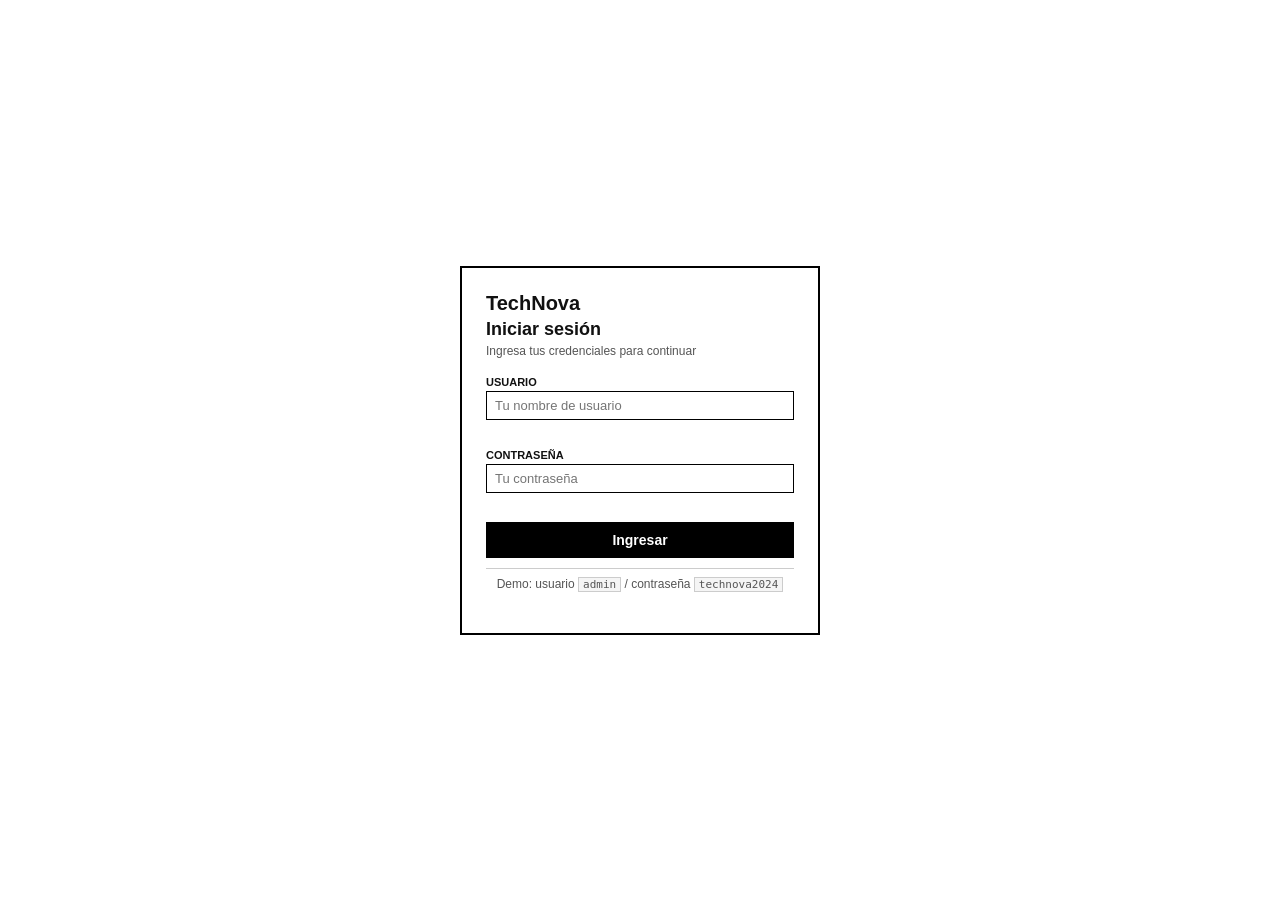
==== index.html @ 23d36f8d "primer parcial avance" ====
<!DOCTYPE html>
<html lang="es">
<head>
  <meta charset="UTF-8" />
  <meta name="viewport" content="width=device-width, initial-scale=1.0" />
  <title>TechNova — Tienda de Tecnología</title>
  <link rel="stylesheet" href="css/styles.css" />
</head>
<body class="app-page">

  <!-- Fragmento: header cargado dinámicamente -->
  <div id="app-header-slot"></div>

  <div class="app-layout">

    <!-- Fragmento: sidebar cargado dinámicamente -->
    <div id="app-sidebar-slot"></div>

    <main class="app-main">

      <!-- ── HERO ────────────────────────────────────── -->
      <section class="hero" id="inicio">
        <h1>La tecnología del mañana.</h1>
        <p>
          Laptops, smartphones y accesorios premium.
          Garantía extendida y envío en 24 horas a toda Colombia.
        </p>
        <div class="hero-ctas">
          <a href="#productos" class="btn-primary">Ver productos</a>
          <a href="#categorias" class="btn-secondary">Explorar categorías</a>
        </div>
        <div class="stats-row">
          <div class="stat"><strong>500+</strong><small>Productos</small></div>
          <div class="stat"><strong>24h</strong><small>Entrega</small></div>
          <div class="stat"><strong>98%</strong><small>Satisfacción</small></div>
          <div class="stat"><strong>30d</strong><small>Devolución</small></div>
        </div>
      </section>

      <!-- ── FILTRO DE CATEGORÍAS ─────────────────────── -->
      <div class="filter-bar" id="categorias">
        <label>Categoría:</label>
        <button class="cat-chip active" data-cat="todos">Todos</button>
        <button class="cat-chip" data-cat="Laptops">Laptops</button>
        <button class="cat-chip" data-cat="Smartphones">Smartphones</button>
        <button class="cat-chip" data-cat="Audio">Audio</button>
        <button class="cat-chip" data-cat="Monitores">Monitores</button>
        <button class="cat-chip" data-cat="Tablets">Tablets</button>
        <button class="cat-chip" data-cat="Periféricos">Periféricos</button>
      </div>

      <!-- ── PRODUCTOS CON <template> ─────────────────── -->
      <section class="products-section" id="productos">
        <div class="section-header">
          <div>
            <h2>Productos destacados</h2>
            <p>Renderizados con &lt;template&gt; de HTML</p>
          </div>
          <span class="section-tag">Template API</span>
        </div>
        <div class="products-grid" id="productos-template">
          <p class="loading-msg">Cargando productos...</p>
        </div>
      </section>

      <!-- ── CATÁLOGO CON FETCH + WEB COMPONENT ────────── -->
      <section class="products-section">
        <div class="section-header">
          <div>
            <h2>Catálogo completo</h2>
            <p>
              Cargado con fetch() desde products.json ·
              Renderizado con &lt;product-card&gt;
            </p>
          </div>
          <span class="section-tag">Web Component</span>
        </div>
        <div class="products-grid" id="productos-fetch">
          <p class="loading-msg">Cargando catálogo...</p>
        </div>
      </section>

    </main>
  </div>

  <!-- Fragmento: footer cargado dinámicamente -->
  <div id="app-footer-slot"></div>


  <!-- ═══════════════════════════════════════════════════
       tarjeta de producto
  ════════════════════════════════════════════════════ -->
  <template id="producto-template">
    <div class="product-card">
      <div class="product-img-area">
        <span class="product-badge"></span>
        <strong class="product-img-name"></strong>
        <small class="product-img-cat"></small>
      </div>
      <div class="product-body">
        <span class="product-cat"></span>
        <h3 class="product-name"></h3>
        <p class="product-desc"></p>
        <div class="product-footer">
          <span class="product-price"></span>
          <button class="btn-add-cart">+ Agregar</button>
        </div>
      </div>
    </div>
  </template>


  <!-- Scripts -->
  <script src="js/product-card.js"></script>
  <script src="js/fragments-loader.js"></script>
  <script src="js/main.js"></script>

</body>
</html>
---- css/styles.css ----
/* =====================================================
   css/styles.css — TechNova
   Estilos: estructura base sin colores personalizados.
   Convención de clases: kebab-case
   ===================================================== */

* {
  box-sizing: border-box;
  margin: 0;
  padding: 0;
}

body {
  font-family: sans-serif;
  font-size: 14px;
  color: #111;
  background: #fff;
}

/* ── Layout ──────────────────────────────────────── */
.app-page   { display: flex; flex-direction: column; min-height: 100vh; }
.app-layout { display: flex; flex: 1; }
.app-main   { flex: 1; }

/* ── Header ──────────────────────────────────────── */
.app-header {
  display: flex;
  align-items: center;
  justify-content: space-between;
  padding: 10px 20px;
  border-bottom: 2px solid #000;
}

.header-logo { font-size: 18px; font-weight: bold; text-decoration: none; color: #000; }

.header-nav a {
  margin-left: 14px;
  color: #000;
  text-decoration: underline;
  font-size: 13px;
}

.header-actions { display: flex; gap: 6px; }

.header-actions button {
  border: 1px solid #000;
  background: #fff;
  padding: 4px 10px;
  font-size: 12px;
  cursor: pointer;
}

.header-actions button:hover { background: #eee; }

/* ── Sidebar ─────────────────────────────────────── */
.app-sidebar {
  width: 180px;
  flex-shrink: 0;
  border-right: 2px solid #000;
  padding: 12px;
}

.sidebar-user {
  border: 1px solid #000;
  padding: 8px;
  margin-bottom: 12px;
}

.sidebar-user strong { display: block; font-size: 13px; }
.sidebar-user span   { font-size: 11px; }

.sidebar-group {
  font-size: 11px;
  text-transform: uppercase;
  border-bottom: 1px solid #000;
  padding-bottom: 3px;
  margin: 10px 0 5px;
}

.sidebar-menu { list-style: none; }

.sidebar-link {
  display: block;
  padding: 4px 6px;
  font-size: 13px;
  color: #000;
  text-decoration: none;
  border-left: 3px solid transparent;
}

.sidebar-link:hover,
.sidebar-link.active {
  border-left-color: #000;
  font-weight: bold;
}

/* ── Hero ────────────────────────────────────────── */
.hero {
  border: 2px solid #000;
  margin: 12px;
  padding: 20px;
}

.hero h1 { font-size: 26px; margin-bottom: 8px; }
.hero p  { font-size: 14px; margin-bottom: 14px; max-width: 460px; }

.hero-ctas { display: flex; gap: 8px; margin-bottom: 16px; }

.hero-ctas .btn-primary {
  border: 1px solid #000;
  background: #000;
  color: #fff;
  padding: 6px 16px;
  font-size: 13px;
  cursor: pointer;
  text-decoration: none;
  display: inline-block;
}

.hero-ctas .btn-secondary {
  border: 1px solid #000;
  background: #fff;
  color: #000;
  padding: 6px 16px;
  font-size: 13px;
  cursor: pointer;
  text-decoration: none;
  display: inline-block;
}

.hero-ctas button:hover { opacity: .85; }

.stats-row {
  display: flex;
  border: 1px solid #000;
  width: fit-content;
}

.stat { padding: 8px 18px; text-align: center; border-right: 1px solid #000; }
.stat:last-child { border-right: none; }
.stat strong { display: block; font-size: 17px; }
.stat small  { font-size: 11px; }

/* ── Filtro de categorías ────────────────────────── */
.filter-bar {
  display: flex;
  align-items: center;
  gap: 6px;
  flex-wrap: wrap;
  padding: 8px 12px;
  margin: 0 12px;
  border: 1px solid #000;
}

.filter-bar label { font-size: 11px; text-transform: uppercase; margin-right: 4px; }

.cat-chip {
  border: 1px solid #000;
  background: #fff;
  padding: 3px 10px;
  font-size: 12px;
  cursor: pointer;
}

.cat-chip:hover  { background: #eee; }
.cat-chip.active { background: #000; color: #fff; }

/* ── Sección de productos ────────────────────────── */
.products-section {
  padding: 14px 12px;
  border-bottom: 1px solid #ccc;
}

.section-header {
  display: flex;
  align-items: flex-start;
  justify-content: space-between;
  margin-bottom: 12px;
  gap: 8px;
}

.section-header h2 { font-size: 15px; margin-bottom: 2px; }
.section-header p  { font-size: 12px; color: #555; }

.section-tag {
  border: 1px solid #000;
  font-size: 10px;
  text-transform: uppercase;
  padding: 2px 7px;
  white-space: nowrap;
}

/* ── Grid de productos ───────────────────────────── */
.products-grid {
  display: grid;
  grid-template-columns: repeat(auto-fill, minmax(190px, 1fr));
  gap: 10px;
}

/* ── Tarjeta de producto ─────────────────────────── */
.product-card {
  border: 1px solid #000;
  display: flex;
  flex-direction: column;
}

.product-card:hover { outline: 2px solid #000; }

.product-img-area {
  border-bottom: 1px solid #000;
  background: #f5f5f5;
  padding: 14px 10px;
  text-align: center;
  min-height: 80px;
  display: flex;
  flex-direction: column;
  align-items: center;
  justify-content: center;
  gap: 5px;
}

.product-img-area strong { font-size: 13px; }
.product-img-area small  { font-size: 11px; color: #555; }

.product-badge {
  border: 1px solid #000;
  font-size: 10px;
  padding: 1px 6px;
}

.wc-label {
  border: 1px dashed #000;
  font-size: 9px;
  text-transform: uppercase;
  padding: 1px 5px;
}

.product-body {
  padding: 9px;
  display: flex;
  flex-direction: column;
  gap: 4px;
  flex: 1;
}

.product-cat   { font-size: 10px; text-transform: uppercase; letter-spacing: .05em; }
.product-name  { font-size: 13px; font-weight: bold; }
.product-desc  { font-size: 12px; color: #555; line-height: 1.4; flex: 1; }

.product-footer {
  display: flex;
  align-items: center;
  justify-content: space-between;
  margin-top: 8px;
  padding-top: 8px;
  border-top: 1px solid #ccc;
}

.product-price { font-size: 13px; font-weight: bold; }

.btn-add-cart {
  border: 1px solid #000;
  background: #fff;
  padding: 4px 9px;
  font-size: 11px;
  cursor: pointer;
}

.btn-add-cart:hover { background: #000; color: #fff; }
.btn-add-cart.added { background: #000; color: #fff; }

/* ── Footer ──────────────────────────────────────── */
.app-footer { border-top: 2px solid #000; }

.footer-cols {
  display: grid;
  grid-template-columns: 2fr 1fr 1fr 1fr;
  gap: 16px;
  padding: 18px 20px 14px;
}

.footer-brand strong { font-size: 15px; font-weight: bold; display: block; margin-bottom: 4px; }
.footer-brand p      { font-size: 12px; max-width: 180px; }

.footer-col h4 {
  font-size: 11px;
  text-transform: uppercase;
  border-bottom: 1px solid #000;
  padding-bottom: 3px;
  margin-bottom: 6px;
}

.footer-col a {
  display: block;
  font-size: 12px;
  color: #000;
  text-decoration: underline;
  padding: 2px 0;
}

.footer-bottom {
  border-top: 1px solid #ccc;
  padding: 8px 20px;
  display: flex;
  justify-content: space-between;
  flex-wrap: wrap;
  gap: 4px;
}

.footer-bottom p { font-size: 11px; color: #555; }

/* ── Estados ─────────────────────────────────────── */
.loading-msg { font-size: 13px; color: #555; padding: 10px 0; }

/* ── Responsive básico ───────────────────────────── */
@media (max-width: 700px) {
  .app-sidebar  { display: none; }
  .header-nav   { display: none; }
  .footer-cols  { grid-template-columns: 1fr 1fr; }
}
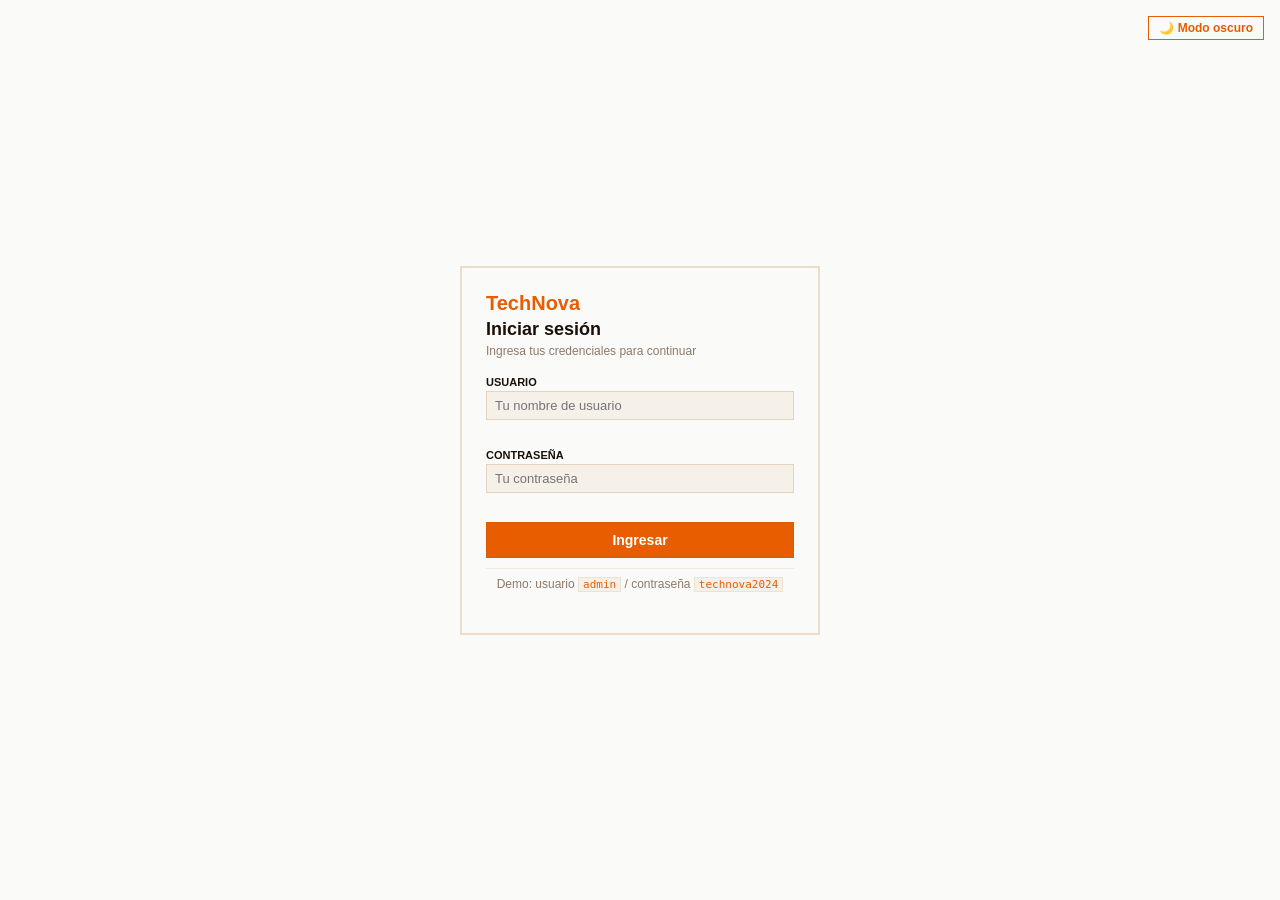
==== commit 9952b6bc: "edit tema" ====
--- a/index.html
+++ b/index.html
@@ -1,15 +1,23 @@
 <!DOCTYPE html>
 <html lang="es">
+
 <head>
   <meta charset="UTF-8" />
   <meta name="viewport" content="width=device-width, initial-scale=1.0" />
   <title>TechNova — Tienda de Tecnología</title>
+  <script src="js/modo.js"></script>
   <link rel="stylesheet" href="css/styles.css" />
+  <link rel="stylesheet" href="components/header/stylesHeader.css" />
+  <link rel="stylesheet" href="components/sidebar/stylesSideber.css" />
+  <link rel="stylesheet" href="components/footer/stylesFooter.css" />
+  <link rel="stylesheet" href="components/carrito/Carrito.css" />
+   
 </head>
+
 <body class="app-page">
 
   <!-- Fragmento: header cargado dinámicamente -->
-  <div id="app-header-slot"></div>
+  <header class="app-header" id="app-header-slot"></header>
 
   <div class="app-layout">
 
@@ -108,12 +116,15 @@
       </div>
     </div>
   </template>
+ 
 
 
   <!-- Scripts -->
   <script src="js/product-card.js"></script>
   <script src="js/fragments-loader.js"></script>
   <script src="js/main.js"></script>
+ <div id="app-carrito-slot"></div>
 
 </body>
-</html>
+
+</html>
--- a/css/styles.css
+++ b/css/styles.css
@@ -1,8 +1,46 @@
-/* =====================================================
-   css/styles.css — TechNova
-   Estilos: estructura base sin colores personalizados.
-   Convención de clases: kebab-case
-   ===================================================== */
+/* ── Variables de tema ── */
+:root {
+  --bg:          #fafaf8;
+  --bg-alt:      #f5f0e8;
+  --surface:     #ffffff;
+  --surface-2:   #fdf8f0;
+  --texto:       #1a1008;
+  --texto-muted: #8c7a6b;
+  --borde:       rgba(180,100,20,.2);
+  --borde-soft:  rgba(180,100,20,.1);
+  --acento:      #e85d00;
+  --acento2:     #f5a623;
+  --acento3:     #ff3d00;
+  --btn-bg:      #e85d00;
+  --btn-color:   #ffffff;
+  --shadow:      0 1px 3px rgba(0,0,0,.08);
+  --shadow-md:   0 4px 24px rgba(232,93,0,.18);
+}
+
+html.dark-mode {
+  --bg:          #0a0805;
+  --bg-alt:      #130f0a;
+  --surface:     #1a1208;
+  --surface-2:   #221a0e;
+  --texto:       #f5f0e8;
+  --texto-muted: #8c7a6b;
+  --borde:       rgba(255,120,30,.15);
+  --borde-soft:  rgba(255,120,30,.08);
+  --acento:      #ff6b1a;
+  --acento2:     #ffd166;
+  --acento3:     #ff3d00;
+  --btn-bg:      #ff6b1a;
+  --btn-color:   #0a0805;
+  --shadow:      0 1px 3px rgba(0,0,0,.6);
+  --shadow-md:   0 4px 24px rgba(255,107,26,.2);
+}
+
+/* Transición suave al cambiar tema */
+*, *::before, *::after {
+  transition: background-color 250ms ease, color 250ms ease, border-color 250ms ease;
+}
+
+
 
 * {
   box-sizing: border-box;
@@ -13,162 +51,169 @@
 body {
   font-family: sans-serif;
   font-size: 14px;
-  color: #111;
-  background: #fff;
-}
-
-/* ── Layout ──────────────────────────────────────── */
-.app-page   { display: flex; flex-direction: column; min-height: 100vh; }
-.app-layout { display: flex; flex: 1; }
-.app-main   { flex: 1; }
-
-/* ── Header ──────────────────────────────────────── */
-.app-header {
-  display: flex;
-  align-items: center;
-  justify-content: space-between;
+  color: var(--texto);
+  background: var(--bg);
+}
+
+
+.app-page {
+  display: flex;
+  flex-direction: column;
+  min-height: 100vh;
+}
+
+.app-layout {
+  display: flex;
+  flex: 1;
+}
+
+.app-main {
+  flex: 1;
+}
+
+
+.hero {
+  padding: 44px 36px;
+  background: var(--surface);
+  border-bottom: 1px solid var(--borde);
+  position: relative;
+  overflow: hidden;
+}
+
+.hero::before {
+  content: '';
+  position: absolute;
+  top: -80px; right: -80px;
+  width: 400px; height: 400px;
+  background: radial-gradient(circle, rgba(232,93,0,.08), transparent 65%);
+  pointer-events: none;
+}
+
+.hero h1 {
+  font-size: 34px;
+  font-weight: 900;
+  letter-spacing: -1px;
+  line-height: 1.1;
+  margin-bottom: 12px;
+}
+
+.hero p {
+  font-size: 14px;
+  color: var(--texto-muted);
+  margin-bottom: 22px;
+  max-width: 460px;
+  line-height: 1.65;
+}
+
+.hero-ctas .btn-primary {
+  background: linear-gradient(135deg, var(--acento), var(--acento2));
+  color: var(--bg);
+  border: none;
+  padding: 10px 22px;
+  border-radius: 8px;
+  font-size: 13px;
+  font-weight: 700;
+  cursor: pointer;
+  box-shadow: 0 4px 16px rgba(232,93,0,.3);
+  text-decoration: none;
+  display: inline-block;
+  transition: all .2s;
+}
+
+.hero-ctas .btn-primary:hover {
+  transform: translateY(-2px);
+  box-shadow: 0 6px 20px rgba(232,93,0,.4);
+  opacity: 1;
+  color: var(--bg);
+}
+
+.hero-ctas .btn-secondary {
+  background: transparent;
+  border: 1.5px solid var(--borde);
+  color: var(--texto);
   padding: 10px 20px;
-  border-bottom: 2px solid #000;
-}
-
-.header-logo { font-size: 18px; font-weight: bold; text-decoration: none; color: #000; }
-
-.header-nav a {
-  margin-left: 14px;
-  color: #000;
-  text-decoration: underline;
-  font-size: 13px;
-}
-
-.header-actions { display: flex; gap: 6px; }
-
-.header-actions button {
-  border: 1px solid #000;
-  background: #fff;
-  padding: 4px 10px;
-  font-size: 12px;
-  cursor: pointer;
-}
-
-.header-actions button:hover { background: #eee; }
-
-/* ── Sidebar ─────────────────────────────────────── */
-.app-sidebar {
-  width: 180px;
-  flex-shrink: 0;
-  border-right: 2px solid #000;
-  padding: 12px;
-}
-
-.sidebar-user {
-  border: 1px solid #000;
-  padding: 8px;
-  margin-bottom: 12px;
-}
-
-.sidebar-user strong { display: block; font-size: 13px; }
-.sidebar-user span   { font-size: 11px; }
-
-.sidebar-group {
-  font-size: 11px;
-  text-transform: uppercase;
-  border-bottom: 1px solid #000;
-  padding-bottom: 3px;
-  margin: 10px 0 5px;
-}
-
-.sidebar-menu { list-style: none; }
-
-.sidebar-link {
-  display: block;
-  padding: 4px 6px;
-  font-size: 13px;
-  color: #000;
-  text-decoration: none;
-  border-left: 3px solid transparent;
-}
-
-.sidebar-link:hover,
-.sidebar-link.active {
-  border-left-color: #000;
-  font-weight: bold;
-}
-
-/* ── Hero ────────────────────────────────────────── */
-.hero {
-  border: 2px solid #000;
-  margin: 12px;
-  padding: 20px;
-}
-
-.hero h1 { font-size: 26px; margin-bottom: 8px; }
-.hero p  { font-size: 14px; margin-bottom: 14px; max-width: 460px; }
-
-.hero-ctas { display: flex; gap: 8px; margin-bottom: 16px; }
-
-.hero-ctas .btn-primary {
-  border: 1px solid #000;
-  background: #000;
-  color: #fff;
-  padding: 6px 16px;
+  border-radius: 8px;
   font-size: 13px;
   cursor: pointer;
   text-decoration: none;
   display: inline-block;
-}
-
-.hero-ctas .btn-secondary {
-  border: 1px solid #000;
-  background: #fff;
-  color: #000;
-  padding: 6px 16px;
-  font-size: 13px;
+  transition: all .2s;
+}
+
+.hero-ctas .btn-secondary:hover {
+  border-color: var(--acento);
+  color: var(--acento);
+  opacity: 1;
+}
+
+.stats-row {
+  display: flex;
+  border: 1px solid var(--borde);
+  border-radius: 10px;
+  overflow: hidden;
+  width: fit-content;
+  background: var(--surface-2);
+}
+
+.stat {
+  padding: 10px 22px;
+  text-align: center;
+  border-right: 1px solid var(--borde);
+}
+
+.stat strong {
+  display: block;
+  font-size: 20px;
+  font-weight: 900;
+  background: linear-gradient(135deg, var(--acento), var(--acento2));
+  -webkit-background-clip: text;
+  -webkit-text-fill-color: transparent;
+  background-clip: text;
+}
+
+.stat small { font-size: 11px; color: var(--texto-muted); }
+
+
+.filter-bar {
+  display: flex;
+  align-items: center;
+  gap: 8px;
+  flex-wrap: wrap;
+  padding: 12px 36px;
+  background: var(--bg-alt);
+  border-bottom: 1px solid var(--borde);
+  margin: 0;
+}
+
+.cat-chip {
+  border: 1.5px solid var(--borde);
+  background: transparent;
+  color: var(--texto-muted);
+  border-radius: 20px;
+  padding: 4px 12px;
+  font-size: 12px;
+  font-weight: 500;
   cursor: pointer;
-  text-decoration: none;
-  display: inline-block;
-}
-
-.hero-ctas button:hover { opacity: .85; }
-
-.stats-row {
-  display: flex;
-  border: 1px solid #000;
-  width: fit-content;
-}
-
-.stat { padding: 8px 18px; text-align: center; border-right: 1px solid #000; }
-.stat:last-child { border-right: none; }
-.stat strong { display: block; font-size: 17px; }
-.stat small  { font-size: 11px; }
-
-/* ── Filtro de categorías ────────────────────────── */
-.filter-bar {
-  display: flex;
-  align-items: center;
-  gap: 6px;
-  flex-wrap: wrap;
-  padding: 8px 12px;
-  margin: 0 12px;
-  border: 1px solid #000;
-}
-
-.filter-bar label { font-size: 11px; text-transform: uppercase; margin-right: 4px; }
-
-.cat-chip {
-  border: 1px solid #000;
-  background: #fff;
-  padding: 3px 10px;
-  font-size: 12px;
-  cursor: pointer;
-}
-
-.cat-chip:hover  { background: #eee; }
-.cat-chip.active { background: #000; color: #fff; }
-
-/* ── Sección de productos ────────────────────────── */
+  transition: all .15s;
+}
+
+.cat-chip:hover {
+  border-color: var(--acento);
+  color: var(--acento);
+  background: transparent;
+}
+
+.cat-chip.active {
+  background: linear-gradient(135deg, var(--acento), var(--acento2));
+  border-color: transparent;
+  color: var(--bg);
+  font-weight: 700;
+}
+
+
 .products-section {
   padding: 14px 12px;
-  border-bottom: 1px solid #ccc;
+  border-bottom: 1px solid var(--borde-soft);
 }
 
 .section-header {
@@ -179,57 +224,82 @@
   gap: 8px;
 }
 
-.section-header h2 { font-size: 15px; margin-bottom: 2px; }
-.section-header p  { font-size: 12px; color: #555; }
+.section-header h2 {
+  font-size: 15px;
+  margin-bottom: 2px;
+}
+
+.section-header p {
+  font-size: 12px;
+  color: var(--texto-muted);
+}
 
 .section-tag {
-  border: 1px solid #000;
+  border: 1px solid var(--borde);
   font-size: 10px;
   text-transform: uppercase;
   padding: 2px 7px;
   white-space: nowrap;
 }
 
-/* ── Grid de productos ───────────────────────────── */
+
 .products-grid {
   display: grid;
   grid-template-columns: repeat(auto-fill, minmax(190px, 1fr));
   gap: 10px;
 }
 
-/* ── Tarjeta de producto ─────────────────────────── */
+
 .product-card {
-  border: 1px solid #000;
+  background: var(--surface);
+  border: 1px solid var(--borde);
+  border-radius: 12px;
+  overflow: hidden;
   display: flex;
   flex-direction: column;
-}
-
-.product-card:hover { outline: 2px solid #000; }
+  box-shadow: var(--shadow);
+  transition: all .2s;
+}
+.product-card:hover {
+  transform: translateY(-4px);
+  box-shadow: var(--shadow-md);
+  border-color: rgba(232,93,0,.35);
+}
 
 .product-img-area {
-  border-bottom: 1px solid #000;
-  background: #f5f5f5;
-  padding: 14px 10px;
+  background: linear-gradient(135deg, var(--surface-2), rgba(232,93,0,.04));
+  border-bottom: 1px solid var(--borde);
+  padding: 18px 12px;
   text-align: center;
-  min-height: 80px;
+  min-height: 90px;
   display: flex;
   flex-direction: column;
   align-items: center;
   justify-content: center;
-  gap: 5px;
-}
-
-.product-img-area strong { font-size: 13px; }
-.product-img-area small  { font-size: 11px; color: #555; }
+  gap: 6px;
+}
+
+.product-img-area strong {
+  font-size: 13px;
+}
+
+.product-img-area small {
+  font-size: 11px;
+  color: var(--texto-muted);
+}
 
 .product-badge {
-  border: 1px solid #000;
+  background: linear-gradient(135deg, var(--acento), var(--acento2));
+  color: var(--bg);
   font-size: 10px;
-  padding: 1px 6px;
+  font-weight: 700;
+  padding: 2px 8px;
+  border-radius: 20px;
+  border: none;
 }
 
 .wc-label {
-  border: 1px dashed #000;
+  border: 1px dashed var(--borde);
   font-size: 9px;
   text-transform: uppercase;
   padding: 1px 5px;
@@ -243,9 +313,24 @@
   flex: 1;
 }
 
-.product-cat   { font-size: 10px; text-transform: uppercase; letter-spacing: .05em; }
-.product-name  { font-size: 13px; font-weight: bold; }
-.product-desc  { font-size: 12px; color: #555; line-height: 1.4; flex: 1; }
+.product-cat {
+  font-size: 10px;
+  font-weight: 700;
+  text-transform: uppercase;
+  letter-spacing: .05em;
+  color: var(--acento);
+}
+.product-name {
+  font-size: 13px;
+  font-weight: bold;
+}
+
+.product-desc {
+  font-size: 12px;
+  color: var(--texto-muted);
+  line-height: 1.4;
+  flex: 1;
+}
 
 .product-footer {
   display: flex;
@@ -253,68 +338,89 @@
   justify-content: space-between;
   margin-top: 8px;
   padding-top: 8px;
-  border-top: 1px solid #ccc;
-}
-
-.product-price { font-size: 13px; font-weight: bold; }
+  border-top: 1px solid var(--borde);
+}
+
+.product-price {
+  font-size: 14px;
+  font-weight: 900;
+  background: linear-gradient(90deg, var(--acento), var(--acento2));
+  -webkit-background-clip: text;
+  -webkit-text-fill-color: transparent;
+  background-clip: text;
+}
 
 .btn-add-cart {
-  border: 1px solid #000;
-  background: #fff;
-  padding: 4px 9px;
+  background: linear-gradient(135deg, var(--acento), var(--acento2));
+  color: var(--bg);
+  border: none;
+  border-radius: 6px;
+  padding: 5px 11px;
   font-size: 11px;
+  font-weight: 700;
   cursor: pointer;
-}
-
-.btn-add-cart:hover { background: #000; color: #fff; }
-.btn-add-cart.added { background: #000; color: #fff; }
-
-/* ── Footer ──────────────────────────────────────── */
-.app-footer { border-top: 2px solid #000; }
-
-.footer-cols {
-  display: grid;
-  grid-template-columns: 2fr 1fr 1fr 1fr;
-  gap: 16px;
-  padding: 18px 20px 14px;
-}
-
-.footer-brand strong { font-size: 15px; font-weight: bold; display: block; margin-bottom: 4px; }
-.footer-brand p      { font-size: 12px; max-width: 180px; }
-
-.footer-col h4 {
-  font-size: 11px;
+  transition: all .2s;
+}
+
+.btn-add-cart:hover {
+  transform: translateY(-1px);
+  box-shadow: 0 3px 10px rgba(232,93,0,.35);
+  background: linear-gradient(135deg, var(--acento), var(--acento2));
+  color: var(--bg);
+}
+
+.btn-add-cart.added {
+  background: var(--btn-bg);
+  color: var(--btn-color);
+}
+.section-tag {
+  font-size: 10px;
+  font-weight: 700;
   text-transform: uppercase;
-  border-bottom: 1px solid #000;
-  padding-bottom: 3px;
-  margin-bottom: 6px;
-}
-
-.footer-col a {
-  display: block;
-  font-size: 12px;
-  color: #000;
-  text-decoration: underline;
-  padding: 2px 0;
-}
-
-.footer-bottom {
-  border-top: 1px solid #ccc;
-  padding: 8px 20px;
-  display: flex;
-  justify-content: space-between;
-  flex-wrap: wrap;
-  gap: 4px;
-}
-
-.footer-bottom p { font-size: 11px; color: #555; }
-
-/* ── Estados ─────────────────────────────────────── */
-.loading-msg { font-size: 13px; color: #555; padding: 10px 0; }
-
-/* ── Responsive básico ───────────────────────────── */
+  letter-spacing: .06em;
+  padding: 3px 10px;
+  border-radius: 20px;
+  border: 1.5px solid var(--acento);
+  color: var(--acento);
+  white-space: nowrap;
+  background: transparent;
+}
+
+
+
+.loading-msg {
+  font-size: 13px;
+  color: var(--texto-muted);
+  padding: 10px 0;
+}
+/* ── Glow en hover modo oscuro ── */
+html.dark-mode .product-card:hover {
+  outline: 2px solid var(--acento);
+  box-shadow: 0 0 10px var(--acento);
+}
+
+html.dark-mode .cat-chip.active {
+  background: var(--acento);
+  border-color: var(--acento);
+  color: #fff;
+}
+
+html.dark-mode .btn-add-cart:hover {
+  background: var(--acento);
+  border-color: var(--acento);
+  color: #fff;
+}
+
 @media (max-width: 700px) {
-  .app-sidebar  { display: none; }
-  .header-nav   { display: none; }
-  .footer-cols  { grid-template-columns: 1fr 1fr; }
-}
+  .app-sidebar {
+    display: none;
+  }
+
+  .header-nav {
+    display: none;
+  }
+
+  .footer-cols {
+    grid-template-columns: 1fr 1fr;
+  }
+}
--- a/components/header/stylesHeader.css
+++ b/components/header/stylesHeader.css
@@ -0,0 +1,151 @@
+.app-header {
+  display: flex;
+  align-items: center;
+  justify-content: space-between;
+  padding: 0 28px;
+  height: 62px;
+  background: var(--bg);
+  border-bottom: 1px solid var(--borde);
+  box-shadow: var(--shadow);
+  gap: 20px;
+}
+
+html.dark-mode .app-header {
+  background: rgba(10,8,5,.95);
+}
+
+.header-logo {
+  font-size: 40px;
+  font-weight: 900;
+  letter-spacing: -1px;
+  text-decoration: none;
+  background: linear-gradient(90deg, var(--acento), var(--acento2));
+  -webkit-background-clip: text;
+  -webkit-text-fill-color: transparent;
+  background-clip: text;
+  white-space: nowrap;
+}
+
+.header-nav {
+  display: flex;
+  gap: 28px;
+  flex: 1;
+  justify-content: center;
+}
+
+.header-nav a {
+  font-size: 20px;
+  color: var(--texto-muted);
+  text-decoration: none;
+  font-weight: 500;
+  padding: 4px 0;
+  border-bottom: 2px solid transparent;
+  transition: all .2s;
+}
+
+.header-nav a:hover {
+  color: var(--acento);
+  border-bottom-color: var(--acento);
+}
+
+.header-actions {
+  display: flex;
+  align-items: center;
+  gap: 8px;
+  flex-shrink: 0;
+}
+
+.header-actions button {
+  background: var(--surface-2);
+  border: 1px solid var(--borde);
+  color: var(--texto-muted);
+  padding: 6px 11px;
+  border-radius: 8px;
+  font-size: 12px;
+  cursor: pointer;
+  display: flex;
+  align-items: center;
+  gap: 5px;
+  transition: all .2s;
+}
+
+.header-actions button:hover {
+  border-color: var(--acento);
+  color: var(--acento);
+}
+
+#btn-tema {
+  background: linear-gradient(135deg, var(--acento), var(--acento2));
+  color: var(--bg);
+  border: none;
+  border-radius: 20px;
+  padding: 6px 16px;
+  font-weight: 700;
+  font-size: 12px;
+}
+
+#btn-tema:hover { opacity: .85; color: var(--bg); }
+
+#btn-logout {
+  background: transparent;
+  border: 1px solid rgba(255,61,0,.3);
+  color: #ef4444;
+  font-weight: 600;
+}
+
+#btn-logout:hover {
+  background: rgba(255,61,0,.1);
+  border-color: var(--acento3);
+  color: var(--acento3);
+}
+
+#btn-carrito { position: relative; }
+
+#cart-count {
+  position: absolute;
+  top: -6px;
+  right: -6px;
+  background: var(--acento3);
+  color: #fff;
+  border-radius: 50%;
+  width: 16px;
+  height: 16px;
+  font-size: 10px;
+  font-weight: 700;
+  display: flex;
+  align-items: center;
+  justify-content: center;
+   opacity: 0;
+  transition: opacity .2s;
+}
+#cart-count.visible {
+  opacity: 1;
+}
+.app-header {
+  position: relative;
+  overflow: hidden;
+  height: 100px;
+}
+
+.hdr-video {
+  position: absolute;
+  inset: 0;
+  width: 100%;
+  height: 100%;
+  object-fit: cover;
+  object-position: 100%;
+  z-index: 0;
+  pointer-events: none;
+}
+
+.hdr-overlay {
+  position: absolute;
+  inset: 0;
+  background: rgba(10,8,5,.65);
+  z-index: 1;
+}
+
+.app-header > *:not(.hdr-video):not(.hdr-overlay) {
+  position: relative;
+  z-index: 2;
+}
--- a/components/sidebar/stylesSideber.css
+++ b/components/sidebar/stylesSideber.css
@@ -0,0 +1,73 @@
+
+.app-sidebar {
+  width: 200px;
+  flex-shrink: 0;
+  border-right: 1px solid var(--borde);
+  padding: 16px 0;
+  background: var(--bg-alt);
+}
+
+.sidebar-user {
+  margin: 0 12px 16px;
+  padding: 10px 12px;
+  background: linear-gradient(135deg,
+    rgba(232,93,0,.08),
+    rgba(245,166,35,.05));
+  border: 1px solid rgba(232,93,0,.2);
+  border-radius: 10px;
+}
+
+.sidebar-user strong {
+  display: block;
+  font-size: 13px;
+  font-weight: 700;
+  color: var(--texto);
+}
+
+.sidebar-user span {
+  font-size: 11px;
+  color: var(--acento);
+  font-weight: 600;
+}
+
+.sidebar-group {
+  font-size: 10px;
+  font-weight: 700;
+  text-transform: uppercase;
+  letter-spacing: .08em;
+  color: var(--texto-muted);
+  padding: 10px 16px 4px;
+  border-bottom: none;
+  margin: 0;
+}
+
+.sidebar-menu {
+  list-style: none;
+}
+
+.sidebar-link {
+  display: flex;
+  align-items: center;
+  gap: 8px;
+  padding: 8px 16px;
+  font-size: 13px;
+  color: var(--texto-muted);
+  text-decoration: none;
+  border-left: 3px solid transparent;
+  transition: all .15s;
+}
+
+.sidebar-link:hover,
+.sidebar-link.active {
+  border-left-color: var(--acento);
+  color: var(--acento);
+  background: rgba(232,93,0,.05);
+  font-weight: 600;
+}
+
+.cat-dot {
+  width: 7px;
+  height: 7px;
+  border-radius: 50%;
+  flex-shrink: 0;
+}
--- a/components/footer/stylesFooter.css
+++ b/components/footer/stylesFooter.css
@@ -0,0 +1,67 @@
+.app-footer {
+  background: var(--bg-alt);
+  border-top: 1px solid var(--borde);
+}
+
+.footer-cols {
+  display: grid;
+  grid-template-columns: 2fr 1fr 1fr 1fr;
+  gap: 24px;
+  padding: 28px 36px 20px;
+}
+
+.footer-brand strong {
+  font-size: 18px;
+  font-weight: 900;
+  display: block;
+  margin-bottom: 6px;
+  background: linear-gradient(90deg, var(--acento), var(--acento2));
+  -webkit-background-clip: text;
+  -webkit-text-fill-color: transparent;
+  background-clip: text;
+}
+
+.footer-brand p {
+  font-size: 12px;
+  max-width: 180px;
+  color: var(--texto-muted);
+  line-height: 1.6;
+}
+
+.footer-col h4 {
+  font-size: 11px;
+  font-weight: 700;
+  text-transform: uppercase;
+  letter-spacing: .07em;
+  color: var(--texto-muted);
+  margin-bottom: 8px;
+  border-bottom: none;
+  padding-bottom: 0;
+}
+
+.footer-col a {
+  display: block;
+  font-size: 12px;
+  color: var(--texto-muted);
+  text-decoration: none;
+  padding: 3px 0;
+  transition: color .15s;
+}
+
+.footer-col a:hover {
+  color: var(--acento);
+}
+
+.footer-bottom {
+  border-top: 1px solid var(--borde);
+  padding: 12px 36px;
+  display: flex;
+  justify-content: space-between;
+  flex-wrap: wrap;
+  gap: 4px;
+}
+
+.footer-bottom p {
+  font-size: 11px;
+  color: var(--texto-muted);
+}
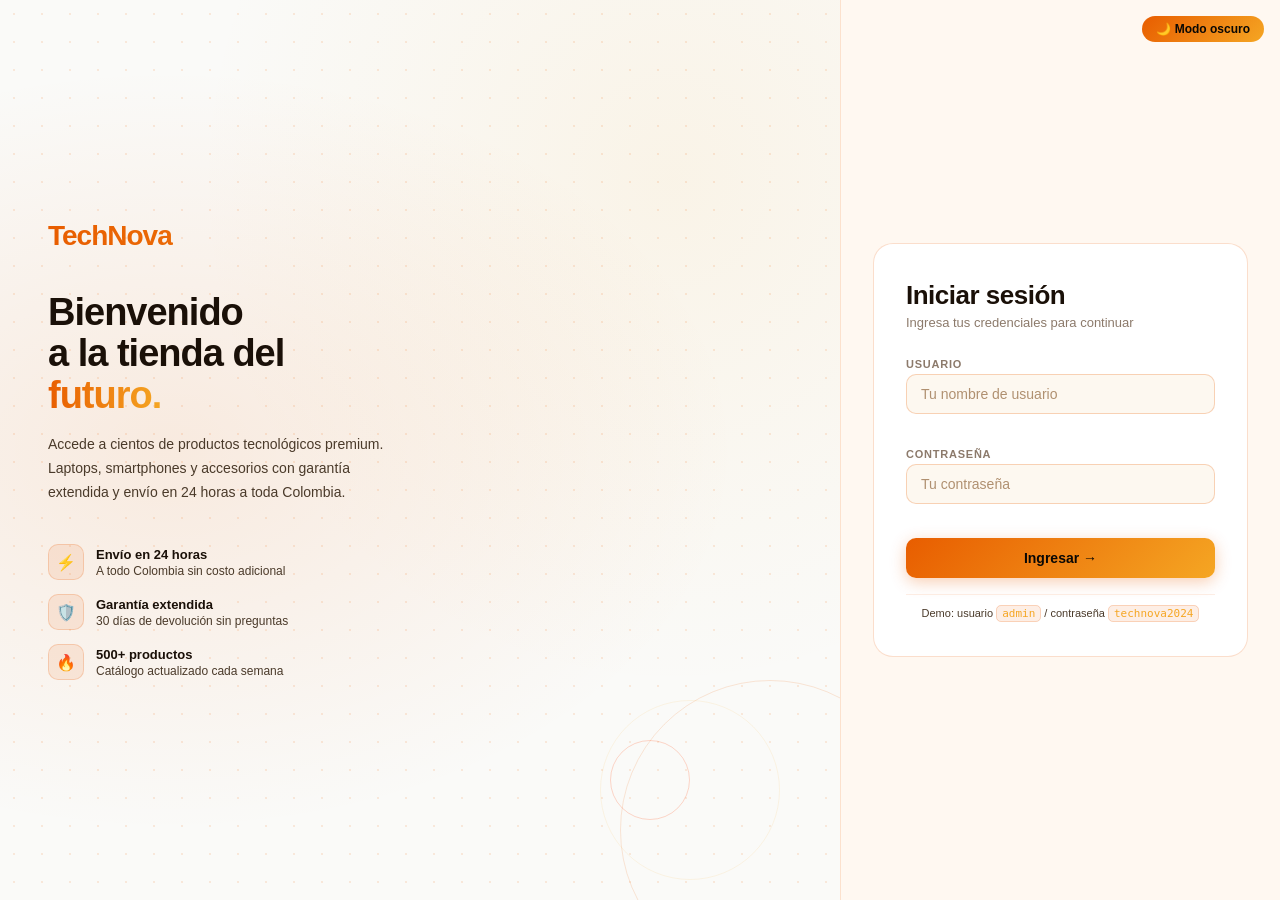
==== commit d96108cd: "agregando productos" ====
--- a/index.html
+++ b/index.html
@@ -62,9 +62,9 @@
         <div class="section-header">
           <div>
             <h2>Productos destacados</h2>
-            <p>Renderizados con &lt;template&gt; de HTML</p>
+        
           </div>
-          <span class="section-tag">Template API</span>
+          <span class="section-tag"></span>
         </div>
         <div class="products-grid" id="productos-template">
           <p class="loading-msg">Cargando productos...</p>
@@ -76,12 +76,9 @@
         <div class="section-header">
           <div>
             <h2>Catálogo completo</h2>
-            <p>
-              Cargado con fetch() desde products.json ·
-              Renderizado con &lt;product-card&gt;
-            </p>
+           
           </div>
-          <span class="section-tag">Web Component</span>
+          <span class="section-tag"></span>
         </div>
         <div class="products-grid" id="productos-fetch">
           <p class="loading-msg">Cargando catálogo...</p>
